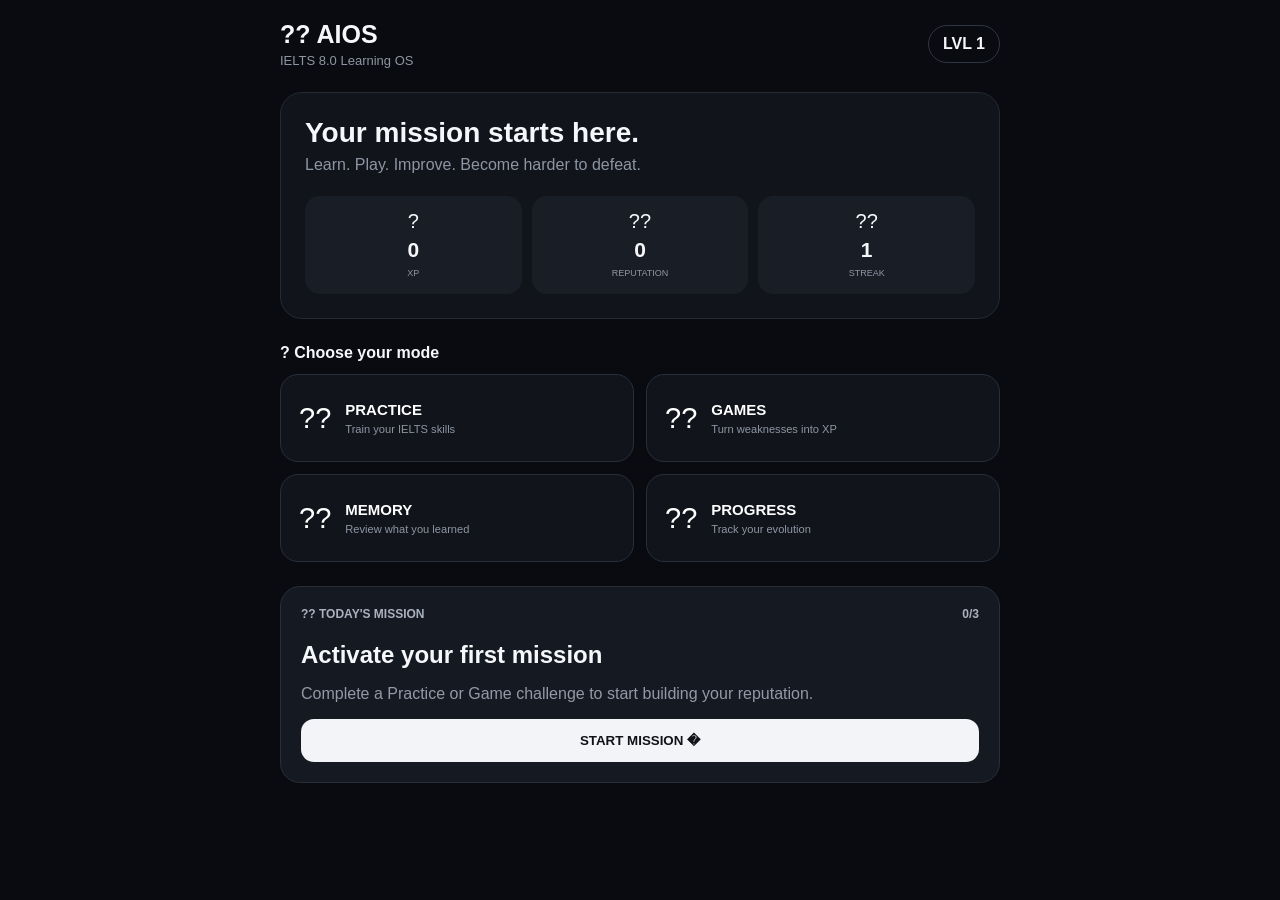
==== index.html @ 9129ddb5 "Initial commit" ====
<!DOCTYPE html>
<html lang="uz">
<head>
  <meta charset="UTF-8">
  <meta name="viewport" content="width=device-width, initial-scale=1.0">
  <title>AIOS</title>
  <link rel="stylesheet" href="style.css">
</head>
<body>
  <div class="app">
    <header>
      <div>
        <div class="logo">?? AIOS</div>
        <div class="subtitle">IELTS 8.0 Learning OS</div>
      </div>
      <div class="level" id="level">LVL 1</div>
    </header>

    <section class="hero">
      <div class="hero-title">Your mission starts here.</div>
      <div class="hero-text">Learn. Play. Improve. Become harder to defeat.</div>
      <div class="stats">
        <div class="stat">
          <span>?</span>
          <b id="xp">0</b>
          <small>XP</small>
        </div>
        <div class="stat">
          <span>??</span>
          <b id="rep">0</b>
          <small>REPUTATION</small>
        </div>
        <div class="stat">
          <span>??</span>
          <b id="streak">1</b>
          <small>STREAK</small>
        </div>
      </div>
    </section>

    <div class="section-title">? Choose your mode</div>
    <div class="menu-grid">
      <button class="menu-card practice" id="practiceBtn">
        <span class="icon">??</span>
        <div>
          <strong>PRACTICE</strong>
          <small>Train your IELTS skills</small>
        </div>
      </button>

      <button class="menu-card games" id="gamesBtn">
        <span class="icon">??</span>
        <div>
          <strong>GAMES</strong>
          <small>Turn weaknesses into XP</small>
        </div>
      </button>

      <button class="menu-card memory" id="memoryBtn">
        <span class="icon">??</span>
        <div>
          <strong>MEMORY</strong>
          <small>Review what you learned</small>
        </div>
      </button>

      <button class="menu-card progress" id="progressBtn">
        <span class="icon">??</span>
        <div>
          <strong>PROGRESS</strong>
          <small>Track your evolution</small>
        </div>
      </button>
    </div>

    <section class="mission">
      <div class="mission-top">
        <span>?? TODAY'S MISSION</span>
        <span id="missionProgress">0/3</span>
      </div>
      <h2 id="missionTitle">Activate your first mission</h2>
      <p id="missionText">Complete a Practice or Game challenge to start building your reputation.</p>
      <button class="primary" id="missionBtn">START MISSION �</button>
    </section>

    <section class="screen hidden" id="screen"></section>
  </div>

  <script src="app.js"></script>
</body>
</html>
---- style.css ----
* {
  box-sizing: border-box;
}

body {
  margin: 0;
  font-family: Arial, sans-serif;
  background: #090b10;
  color: #f5f7fa;
}

.app {
  max-width: 760px;
  margin: auto;
  padding: 20px;
}

header {
  display: flex;
  justify-content: space-between;
  align-items: center;
  margin-bottom: 24px;
}

.logo {
  font-size: 25px;
  font-weight: 800;
}

.subtitle {
  color: #8e96a3;
  font-size: 13px;
  margin-top: 4px;
}

.level {
  padding: 9px 14px;
  border: 1px solid #303641;
  border-radius: 20px;
  font-weight: bold;
}

.hero {
  padding: 24px;
  border: 1px solid #252a33;
  border-radius: 22px;
  background: #11141b;
  margin-bottom: 25px;
}

.hero-title {
  font-size: 28px;
  font-weight: 800;
}

.hero-text {
  color: #8e96a3;
  margin-top: 7px;
}

.stats {
  display: grid;
  grid-template-columns: repeat(3, 1fr);
  gap: 10px;
  margin-top: 22px;
}

.stat {
  padding: 14px;
  background: #191d25;
  border-radius: 15px;
  text-align: center;
}

.stat span {
  display: block;
  font-size: 20px;
}

.stat b {
  display: block;
  font-size: 21px;
  margin-top: 5px;
}

.stat small {
  color: #8e96a3;
  font-size: 9px;
}

.section-title {
  font-weight: 800;
  margin-bottom: 12px;
}

.menu-grid {
  display: grid;
  grid-template-columns: 1fr 1fr;
  gap: 12px;
}

.menu-card {
  border: 1px solid #292f39;
  background: #11141b;
  color: white;
  border-radius: 18px;
  padding: 18px;
  display: flex;
  align-items: center;
  gap: 14px;
  text-align: left;
  cursor: pointer;
  min-height: 88px;
}

.menu-card:hover {
  border-color: #667085;
  transform: translateY(-2px);
}

.icon {
  font-size: 29px;
}

.menu-card strong {
  display: block;
  font-size: 15px;
}

.menu-card small {
  display: block;
  color: #8e96a3;
  margin-top: 5px;
}

.mission {
  margin-top: 24px;
  padding: 20px;
  border-radius: 20px;
  background: #151922;
  border: 1px solid #292f39;
}

.mission-top {
  display: flex;
  justify-content: space-between;
  color: #aab2bf;
  font-size: 12px;
  font-weight: bold;
}

.mission h2 {
  margin-bottom: 5px;
}

.mission p {
  color: #929aa7;
}

.primary {
  width: 100%;
  border: 0;
  border-radius: 13px;
  padding: 14px;
  background: #f2f4f7;
  color: #101217;
  font-weight: 800;
  cursor: pointer;
}

.screen {
  margin-top: 20px;
  padding: 20px;
  background: #11141b;
  border: 1px solid #292f39;
  border-radius: 20px;
}

.hidden {
  display: none;
}

.option {
  width: 100%;
  margin-top: 10px;
  padding: 13px;
  background: #191d25;
  color: white;
  border: 1px solid #303641;
  border-radius: 12px;
  text-align: left;
  cursor: pointer;
}

.back {
  margin-top: 15px;
  background: transparent;
  color: #9da5b2;
  border: 1px solid #303641;
  padding: 10px 15px;
  border-radius: 10px;
}

@media (max-width: 500px) {
  .app {
    padding: 14px;
  }
  .hero-title {
    font-size: 23px;
  }
  .stats {
    gap: 6px;
  }
  .stat {
    padding: 10px 4px;
  }
  .menu-grid {
    grid-template-columns: 1fr;
  }
}
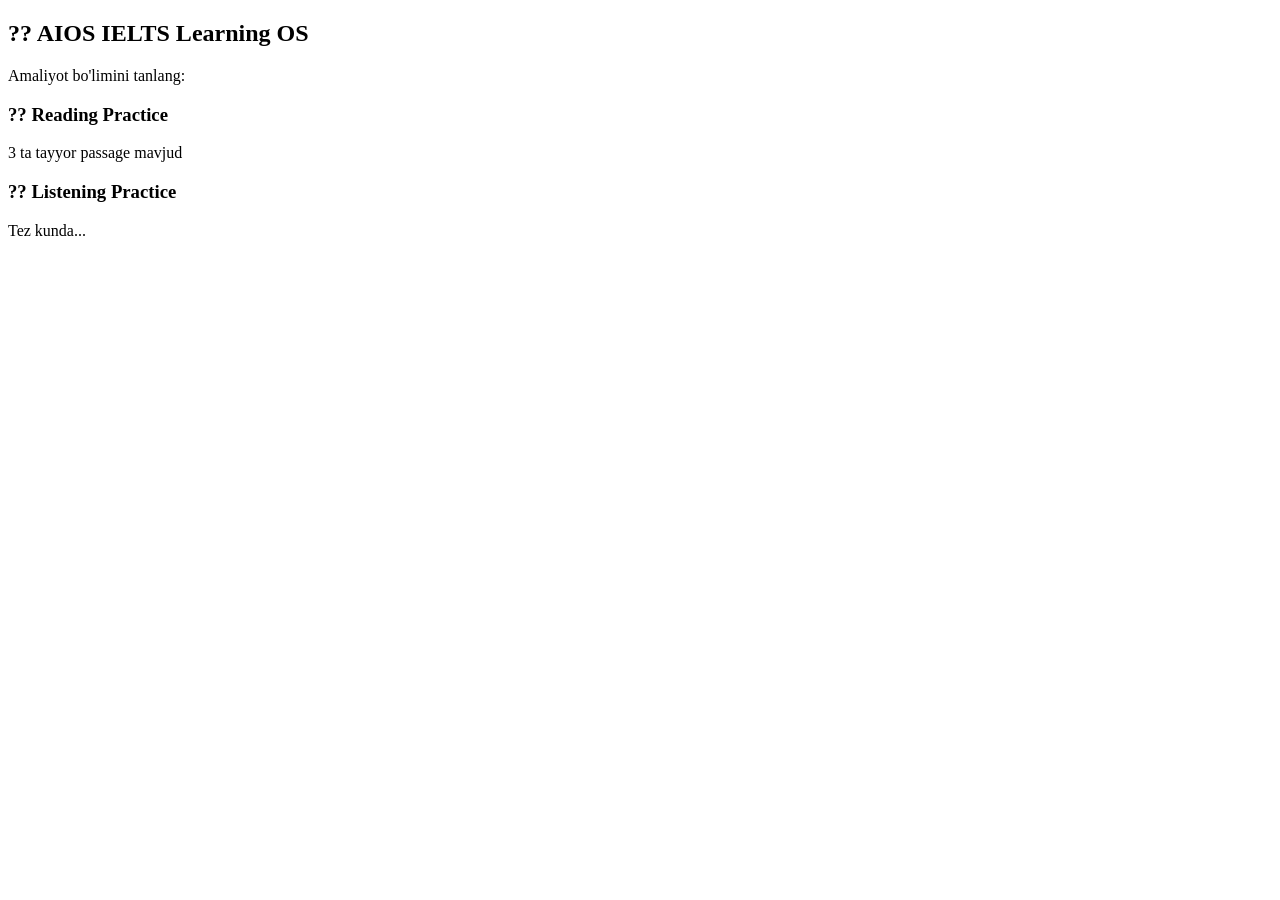
==== commit 61289c7f: "Integrated IELTS Reading HTML tests into Mini App UI" ====
--- a/index.html
+++ b/index.html
@@ -1,91 +1,59 @@
 <!DOCTYPE html>
 <html lang="uz">
 <head>
-  <meta charset="UTF-8">
-  <meta name="viewport" content="width=device-width, initial-scale=1.0">
-  <title>AIOS</title>
-  <link rel="stylesheet" href="style.css">
+    <meta charset="UTF-8">
+    <meta name="viewport" content="width=device-width, initial-scale=1.0">
+    <title>AIOS IELTS Practice</title>
+    <script src="https://telegram.org/js/telegram-web-app.js"></script>
+    <link rel="stylesheet" href="style.css">
 </head>
 <body>
-  <div class="app">
-    <header>
-      <div>
-        <div class="logo">?? AIOS</div>
-        <div class="subtitle">IELTS 8.0 Learning OS</div>
-      </div>
-      <div class="level" id="level">LVL 1</div>
-    </header>
+    <div id="app">
+        <!-- Bosh menyu / Dashboard -->
+        <div id="main-dashboard" class="container">
+            <header class="header">
+                <h2>?? AIOS IELTS Learning OS</h2>
+                <p>Amaliyot bo'limini tanlang:</p>
+            </header>
 
-    <section class="hero">
-      <div class="hero-title">Your mission starts here.</div>
-      <div class="hero-text">Learn. Play. Improve. Become harder to defeat.</div>
-      <div class="stats">
-        <div class="stat">
-          <span>?</span>
-          <b id="xp">0</b>
-          <small>XP</small>
+            <div class="card-grid">
+                <div class="card" onclick="showReadingList()">
+                    <h3>?? Reading Practice</h3>
+                    <p>3 ta tayyor passage mavjud</p>
+                </div>
+                <div class="card disabled">
+                    <h3>?? Listening Practice</h3>
+                    <p>Tez kunda...</p>
+                </div>
+            </div>
         </div>
-        <div class="stat">
-          <span>??</span>
-          <b id="rep">0</b>
-          <small>REPUTATION</small>
+
+        <!-- Reading Testlar Ro'yxati -->
+        <div id="reading-list" class="container hidden">
+            <button class="back-btn" onclick="showDashboard()">?? Orqaga</button>
+            <h2>?? IELTS Reading Passages</h2>
+            <div class="test-list">
+                <button class="test-btn" onclick="openTest('practise reading/Passage 1-A Brief History of Humans and Food.html')">
+                    <strong>Passage 1:</strong> A Brief History of Humans and Food
+                </button>
+                <button class="test-btn" onclick="openTest('practise reading/Passage 3-A new stage in the study and teaching of history.html')">
+                    <strong>Passage 3:</strong> A new stage in the study and teaching of history
+                </button>
+                <button class="test-btn" onclick="openTest('practise reading/Passage 3-Crossing the Threshold.html')">
+                    <strong>Passage 3:</strong> Crossing the Threshold
+                </button>
+            </div>
         </div>
-        <div class="stat">
-          <span>??</span>
-          <b id="streak">1</b>
-          <small>STREAK</small>
+
+        <!-- Test ko'rish oynasi (iframe) -->
+        <div id="test-view" class="container hidden">
+            <div class="top-bar">
+                <button class="back-btn" onclick="showReadingList()">?? Testlar ro'yxatiga qaytish</button>
+            </div>
+            <iframe id="test-frame" src="" frameborder="0"></iframe>
         </div>
-      </div>
-    </section>
-
-    <div class="section-title">? Choose your mode</div>
-    <div class="menu-grid">
-      <button class="menu-card practice" id="practiceBtn">
-        <span class="icon">??</span>
-        <div>
-          <strong>PRACTICE</strong>
-          <small>Train your IELTS skills</small>
-        </div>
-      </button>
-
-      <button class="menu-card games" id="gamesBtn">
-        <span class="icon">??</span>
-        <div>
-          <strong>GAMES</strong>
-          <small>Turn weaknesses into XP</small>
-        </div>
-      </button>
-
-      <button class="menu-card memory" id="memoryBtn">
-        <span class="icon">??</span>
-        <div>
-          <strong>MEMORY</strong>
-          <small>Review what you learned</small>
-        </div>
-      </button>
-
-      <button class="menu-card progress" id="progressBtn">
-        <span class="icon">??</span>
-        <div>
-          <strong>PROGRESS</strong>
-          <small>Track your evolution</small>
-        </div>
-      </button>
     </div>
 
-    <section class="mission">
-      <div class="mission-top">
-        <span>?? TODAY'S MISSION</span>
-        <span id="missionProgress">0/3</span>
-      </div>
-      <h2 id="missionTitle">Activate your first mission</h2>
-      <p id="missionText">Complete a Practice or Game challenge to start building your reputation.</p>
-      <button class="primary" id="missionBtn">START MISSION �</button>
-    </section>
-
-    <section class="screen hidden" id="screen"></section>
-  </div>
-
-  <script src="app.js"></script>
+    <script src="app.js"></script>
 </body>
 </html>
--- a/style.css
+++ b/style.css
@@ -1,220 +1,37 @@
-* {
-  box-sizing: border-box;
+.hidden {
+    display: none !important;
 }
 
-body {
-  margin: 0;
-  font-family: Arial, sans-serif;
-  background: #090b10;
-  color: #f5f7fa;
+.test-list {
+    display: flex;
+    flex-direction: column;
+    gap: 12px;
+    margin-top: 15px;
 }
 
-.app {
-  max-width: 760px;
-  margin: auto;
-  padding: 20px;
+.test-btn {
+    padding: 14px;
+    background: #0088cc;
+    color: white;
+    border: none;
+    border-radius: 8px;
+    text-align: left;
+    font-size: 14px;
+    cursor: pointer;
 }
 
-header {
-  display: flex;
-  justify-content: space-between;
-  align-items: center;
-  margin-bottom: 24px;
+.back-btn {
+    padding: 8px 14px;
+    background: #555;
+    color: white;
+    border: none;
+    border-radius: 6px;
+    margin-bottom: 12px;
+    cursor: pointer;
 }
 
-.logo {
-  font-size: 25px;
-  font-weight: 800;
-}
-
-.subtitle {
-  color: #8e96a3;
-  font-size: 13px;
-  margin-top: 4px;
-}
-
-.level {
-  padding: 9px 14px;
-  border: 1px solid #303641;
-  border-radius: 20px;
-  font-weight: bold;
-}
-
-.hero {
-  padding: 24px;
-  border: 1px solid #252a33;
-  border-radius: 22px;
-  background: #11141b;
-  margin-bottom: 25px;
-}
-
-.hero-title {
-  font-size: 28px;
-  font-weight: 800;
-}
-
-.hero-text {
-  color: #8e96a3;
-  margin-top: 7px;
-}
-
-.stats {
-  display: grid;
-  grid-template-columns: repeat(3, 1fr);
-  gap: 10px;
-  margin-top: 22px;
-}
-
-.stat {
-  padding: 14px;
-  background: #191d25;
-  border-radius: 15px;
-  text-align: center;
-}
-
-.stat span {
-  display: block;
-  font-size: 20px;
-}
-
-.stat b {
-  display: block;
-  font-size: 21px;
-  margin-top: 5px;
-}
-
-.stat small {
-  color: #8e96a3;
-  font-size: 9px;
-}
-
-.section-title {
-  font-weight: 800;
-  margin-bottom: 12px;
-}
-
-.menu-grid {
-  display: grid;
-  grid-template-columns: 1fr 1fr;
-  gap: 12px;
-}
-
-.menu-card {
-  border: 1px solid #292f39;
-  background: #11141b;
-  color: white;
-  border-radius: 18px;
-  padding: 18px;
-  display: flex;
-  align-items: center;
-  gap: 14px;
-  text-align: left;
-  cursor: pointer;
-  min-height: 88px;
-}
-
-.menu-card:hover {
-  border-color: #667085;
-  transform: translateY(-2px);
-}
-
-.icon {
-  font-size: 29px;
-}
-
-.menu-card strong {
-  display: block;
-  font-size: 15px;
-}
-
-.menu-card small {
-  display: block;
-  color: #8e96a3;
-  margin-top: 5px;
-}
-
-.mission {
-  margin-top: 24px;
-  padding: 20px;
-  border-radius: 20px;
-  background: #151922;
-  border: 1px solid #292f39;
-}
-
-.mission-top {
-  display: flex;
-  justify-content: space-between;
-  color: #aab2bf;
-  font-size: 12px;
-  font-weight: bold;
-}
-
-.mission h2 {
-  margin-bottom: 5px;
-}
-
-.mission p {
-  color: #929aa7;
-}
-
-.primary {
-  width: 100%;
-  border: 0;
-  border-radius: 13px;
-  padding: 14px;
-  background: #f2f4f7;
-  color: #101217;
-  font-weight: 800;
-  cursor: pointer;
-}
-
-.screen {
-  margin-top: 20px;
-  padding: 20px;
-  background: #11141b;
-  border: 1px solid #292f39;
-  border-radius: 20px;
-}
-
-.hidden {
-  display: none;
-}
-
-.option {
-  width: 100%;
-  margin-top: 10px;
-  padding: 13px;
-  background: #191d25;
-  color: white;
-  border: 1px solid #303641;
-  border-radius: 12px;
-  text-align: left;
-  cursor: pointer;
-}
-
-.back {
-  margin-top: 15px;
-  background: transparent;
-  color: #9da5b2;
-  border: 1px solid #303641;
-  padding: 10px 15px;
-  border-radius: 10px;
-}
-
-@media (max-width: 500px) {
-  .app {
-    padding: 14px;
-  }
-  .hero-title {
-    font-size: 23px;
-  }
-  .stats {
-    gap: 6px;
-  }
-  .stat {
-    padding: 10px 4px;
-  }
-  .menu-grid {
-    grid-template-columns: 1fr;
-  }
+#test-frame {
+    width: 100%;
+    height: 85vh;
+    border: none;
 }
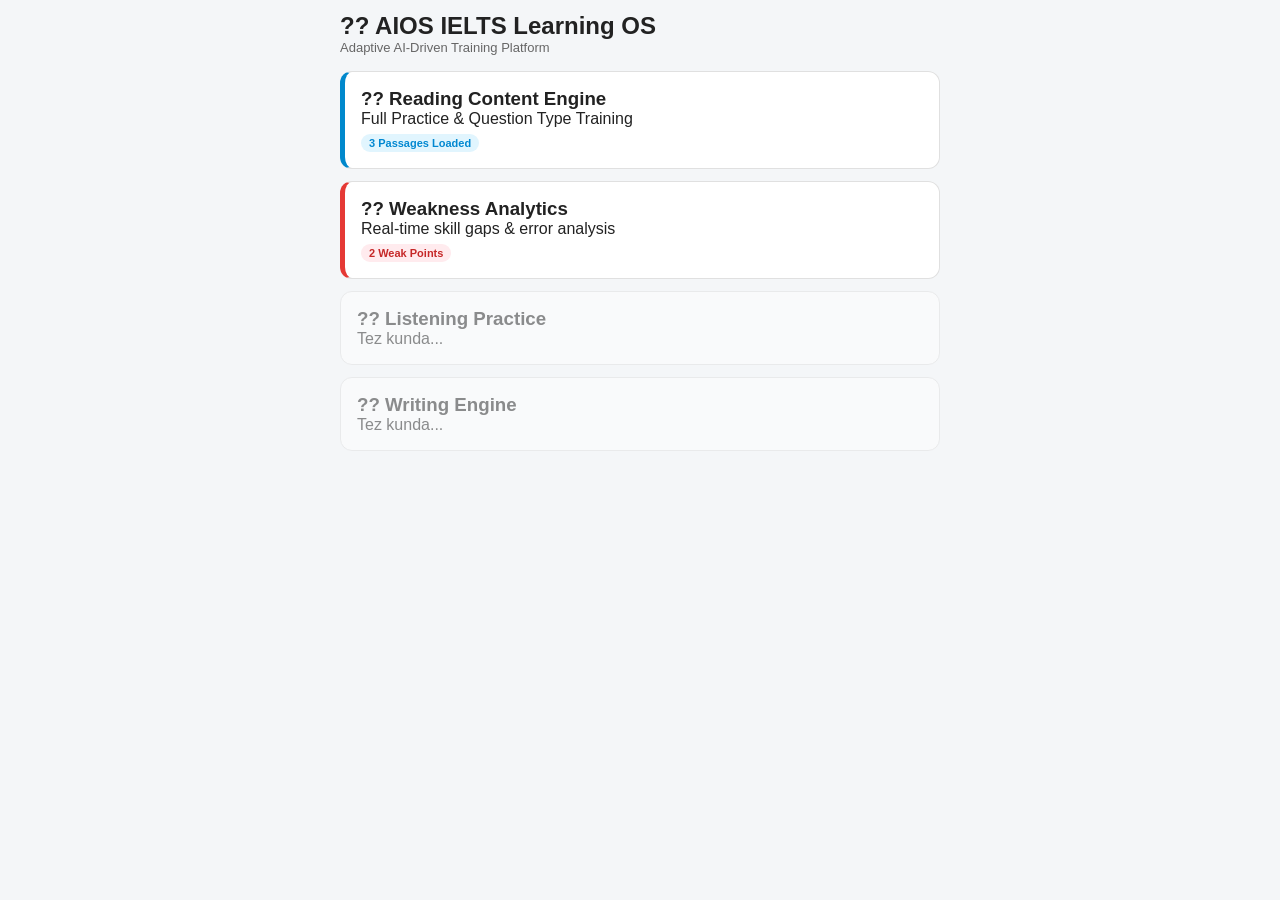
==== commit d62923c4: "Upgraded to AIOS V2: Reading Engine & Weakness Analytics" ====
--- a/index.html
+++ b/index.html
@@ -3,52 +3,133 @@
 <head>
     <meta charset="UTF-8">
     <meta name="viewport" content="width=device-width, initial-scale=1.0">
-    <title>AIOS IELTS Practice</title>
+    <title>AIOS IELTS Learning OS</title>
     <script src="https://telegram.org/js/telegram-web-app.js"></script>
     <link rel="stylesheet" href="style.css">
 </head>
 <body>
     <div id="app">
-        <!-- Bosh menyu / Dashboard -->
+        <!-- 1. BOSH DASHBOARD -->
         <div id="main-dashboard" class="container">
             <header class="header">
                 <h2>?? AIOS IELTS Learning OS</h2>
-                <p>Amaliyot bo'limini tanlang:</p>
+                <p class="subtitle">Adaptive AI-Driven Training Platform</p>
             </header>
 
             <div class="card-grid">
-                <div class="card" onclick="showReadingList()">
-                    <h3>?? Reading Practice</h3>
-                    <p>3 ta tayyor passage mavjud</p>
+                <div class="card primary-card" onclick="showSection('reading-hub')">
+                    <h3>?? Reading Content Engine</h3>
+                    <p>Full Practice & Question Type Training</p>
+                    <span class="badge">3 Passages Loaded</span>
                 </div>
+
+                <div class="card weakness-card" onclick="showSection('weakness-analytics')">
+                    <h3>?? Weakness Analytics</h3>
+                    <p>Real-time skill gaps & error analysis</p>
+                    <span class="badge alert" id="weakness-summary">0 Weak Points</span>
+                </div>
+
                 <div class="card disabled">
                     <h3>?? Listening Practice</h3>
+                    <p>Tez kunda...</p>
+                </div>
+
+                <div class="card disabled">
+                    <h3>?? Writing Engine</h3>
                     <p>Tez kunda...</p>
                 </div>
             </div>
         </div>
 
-        <!-- Reading Testlar Ro'yxati -->
-        <div id="reading-list" class="container hidden">
-            <button class="back-btn" onclick="showDashboard()">?? Orqaga</button>
-            <h2>?? IELTS Reading Passages</h2>
-            <div class="test-list">
-                <button class="test-btn" onclick="openTest('practise reading/Passage 1-A Brief History of Humans and Food.html')">
-                    <strong>Passage 1:</strong> A Brief History of Humans and Food
-                </button>
-                <button class="test-btn" onclick="openTest('practise reading/Passage 3-A new stage in the study and teaching of history.html')">
-                    <strong>Passage 3:</strong> A new stage in the study and teaching of history
-                </button>
-                <button class="test-btn" onclick="openTest('practise reading/Passage 3-Crossing the Threshold.html')">
-                    <strong>Passage 3:</strong> Crossing the Threshold
-                </button>
+        <!-- 2. READING CONTENT HUB -->
+        <div id="reading-hub" class="container hidden">
+            <button class="back-btn" onclick="showSection('main-dashboard')">?? Dashboard</button>
+            <h2>?? Reading Content Engine</h2>
+            
+            <div class="tab-navigation">
+                <button class="tab-btn active" id="tab-full" onclick="switchReadingTab('full')">?? Full Practice Sets</button>
+                <button class="tab-btn" id="tab-types" onclick="switchReadingTab('types')">?? Question Types</button>
+            </div>
+
+            <!-- Full Practice Tab -->
+            <div id="full-practice-tab" class="tab-content">
+                <p class="section-desc">Original tartibdagi IELTS Reading passage'lar:</p>
+                <div class="test-list">
+                    <button class="test-btn" onclick="openTest('practise reading/Passage 1-A Brief History of Humans and Food.html', 'Passage 1', 'Full Practice')">
+                        <div class="test-info">
+                            <strong>Passage 1:</strong> A Brief History of Humans and Food
+                            <span class="sub-info">Questions: TFNG, Sentence Completion</span>
+                        </div>
+                    </button>
+                    <button class="test-btn" onclick="openTest('practise reading/Passage 3-A new stage in the study and teaching of history.html', 'Passage 3', 'Full Practice')">
+                        <div class="test-info">
+                            <strong>Passage 3:</strong> A new stage in the study and teaching of history
+                            <span class="sub-info">Questions: Matching Headings, MCQ</span>
+                        </div>
+                    </button>
+                    <button class="test-btn" onclick="openTest('practise reading/Passage 3-Crossing the Threshold.html', 'Passage 3', 'Full Practice')">
+                        <div class="test-info">
+                            <strong>Passage 3:</strong> Crossing the Threshold
+                            <span class="sub-info">Questions: Summary Completion, TFNG</span>
+                        </div>
+                    </button>
+                </div>
+            </div>
+
+            <!-- Question Types Tab -->
+            <div id="question-types-tab" class="tab-content hidden">
+                <p class="section-desc">Barcha passage'lardan savol turlari bo'yicha ajratilgan bank:</p>
+                <div class="qtype-grid">
+                    <div class="qtype-card" onclick="filterByQType('TFNG')">
+                        <h4>TFNG / YNNG</h4>
+                        <p>True / False / Not Given</p>
+                        <span class="tag">Weakness Focus</span>
+                    </div>
+                    <div class="qtype-card" onclick="filterByQType('MCQ')">
+                        <h4>Multiple Choice</h4>
+                        <p>MCQ Questions</p>
+                        <span class="tag success">High Accuracy</span>
+                    </div>
+                    <div class="qtype-card" onclick="filterByQType('Matching Headings')">
+                        <h4>Matching Headings</h4>
+                        <p>Headings & Information</p>
+                        <span class="tag alert">Critical Weakness</span>
+                    </div>
+                    <div class="qtype-card" onclick="filterByQType('Completion')">
+                        <h4>Completion Tasks</h4>
+                        <p>Summary & Sentence Completion</p>
+                        <span class="tag">Medium</span>
+                    </div>
+                </div>
             </div>
         </div>
 
-        <!-- Test ko'rish oynasi (iframe) -->
+        <!-- 3. WEAKNESS ANALYTICS DASHBOARD -->
+        <div id="weakness-analytics" class="container hidden">
+            <button class="back-btn" onclick="showSection('main-dashboard')">?? Dashboard</button>
+            <h2>?? Adaptive Weakness Matrix</h2>
+            <p class="section-desc">AIOS sizning xatolaringiz va zaif nuqtalaringizni avtomatik tahlil qiladi:</p>
+
+            <div class="analytics-card">
+                <h3>?? Active Weaknesses Detected</h3>
+                <div id="weakness-list" class="weakness-list">
+                    <!-- Dynamic Weakness Items -->
+                </div>
+            </div>
+
+            <div class="analytics-card">
+                <h3>?? AI Engine Recommendation</h3>
+                <div id="ai-recommendation" class="ai-box">
+                    Hozircha yetarli test ma'lumotlari mavjud emas. Birinchi Reading testini yeching!
+                </div>
+            </div>
+        </div>
+
+        <!-- 4. TEST PLAYER (IFRAME) -->
         <div id="test-view" class="container hidden">
             <div class="top-bar">
-                <button class="back-btn" onclick="showReadingList()">?? Testlar ro'yxatiga qaytish</button>
+                <button class="back-btn" onclick="showSection('reading-hub')">?? Passage'larga qaytish</button>
+                <span id="active-test-title" class="active-title">IELTS Test</span>
             </div>
             <iframe id="test-frame" src="" frameborder="0"></iframe>
         </div>
--- a/style.css
+++ b/style.css
@@ -1,37 +1,253 @@
+* {
+    box-sizing: border-box;
+    margin: 0;
+    padding: 0;
+    font-family: -apple-system, BlinkMacSystemFont, "Segoe UI", Roboto, Helvetica, Arial, sans-serif;
+}
+
+body {
+    background-color: #f4f6f8;
+    color: #222;
+    padding: 12px;
+}
+
+.container {
+    max-width: 600px;
+    margin: 0 auto;
+}
+
 .hidden {
     display: none !important;
 }
 
-.test-list {
+/* Header & Badges */
+.header {
+    margin-bottom: 16px;
+}
+
+.subtitle {
+    font-size: 13px;
+    color: #666;
+}
+
+.badge {
+    display: inline-block;
+    padding: 3px 8px;
+    font-size: 11px;
+    background: #e1f5fe;
+    color: #0288d1;
+    border-radius: 12px;
+    margin-top: 6px;
+    font-weight: bold;
+}
+
+.badge.alert {
+    background: #ffebee;
+    color: #c62828;
+}
+
+/* Cards System */
+.card-grid {
     display: flex;
     flex-direction: column;
     gap: 12px;
-    margin-top: 15px;
-}
-
-.test-btn {
-    padding: 14px;
-    background: #0088cc;
-    color: white;
-    border: none;
-    border-radius: 8px;
-    text-align: left;
-    font-size: 14px;
-    cursor: pointer;
-}
-
+}
+
+.card {
+    background: #ffffff;
+    padding: 16px;
+    border-radius: 12px;
+    border: 1px solid #e0e0e0;
+    cursor: pointer;
+    transition: transform 0.1s ease;
+}
+
+.card:active {
+    transform: scale(0.98);
+}
+
+.card.primary-card {
+    border-left: 5px solid #0088cc;
+}
+
+.card.weakness-card {
+    border-left: 5px solid #e53935;
+}
+
+.card.disabled {
+    opacity: 0.5;
+    cursor: not-allowed;
+}
+
+/* Navigation & Tabs */
 .back-btn {
     padding: 8px 14px;
-    background: #555;
+    background: #444;
     color: white;
     border: none;
     border-radius: 6px;
     margin-bottom: 12px;
-    cursor: pointer;
-}
-
+    font-size: 13px;
+    cursor: pointer;
+}
+
+.tab-navigation {
+    display: flex;
+    gap: 8px;
+    margin: 12px 0;
+}
+
+.tab-btn {
+    flex: 1;
+    padding: 10px;
+    background: #e0e0e0;
+    border: none;
+    border-radius: 8px;
+    font-size: 13px;
+    font-weight: bold;
+    cursor: pointer;
+}
+
+.tab-btn.active {
+    background: #0088cc;
+    color: white;
+}
+
+.section-desc {
+    font-size: 13px;
+    color: #555;
+    margin-bottom: 12px;
+}
+
+/* Test List & Question Types */
+.test-list {
+    display: flex;
+    flex-direction: column;
+    gap: 10px;
+}
+
+.test-btn {
+    padding: 14px;
+    background: white;
+    color: #333;
+    border: 1px solid #ddd;
+    border-radius: 8px;
+    text-align: left;
+    cursor: pointer;
+}
+
+.sub-info {
+    display: block;
+    font-size: 11px;
+    color: #777;
+    margin-top: 4px;
+}
+
+.qtype-grid {
+    display: grid;
+    grid-template-columns: 1fr 1fr;
+    gap: 10px;
+}
+
+.qtype-card {
+    background: white;
+    padding: 12px;
+    border-radius: 8px;
+    border: 1px solid #ddd;
+    cursor: pointer;
+}
+
+.qtype-card h4 {
+    font-size: 14px;
+    margin-bottom: 4px;
+}
+
+.qtype-card p {
+    font-size: 11px;
+    color: #666;
+}
+
+.tag {
+    display: inline-block;
+    font-size: 10px;
+    padding: 2px 6px;
+    background: #eee;
+    border-radius: 4px;
+    margin-top: 6px;
+}
+
+.tag.alert { background: #ffebee; color: #d32f2f; }
+.tag.success { background: #e8f5e9; color: #2e7d32; }
+
+/* Analytics & Weaknesses */
+.analytics-card {
+    background: white;
+    padding: 14px;
+    border-radius: 10px;
+    border: 1px solid #ddd;
+    margin-bottom: 12px;
+}
+
+.weakness-item {
+    margin-top: 10px;
+    padding-bottom: 8px;
+    border-bottom: 1px dashed #eee;
+}
+
+.weakness-header {
+    display: flex;
+    justify-content: space-between;
+    font-size: 13px;
+}
+
+.error-rate {
+    color: #d32f2f;
+    font-weight: bold;
+}
+
+.progress-bar {
+    height: 6px;
+    background: #eee;
+    border-radius: 3px;
+    margin: 6px 0;
+    overflow: hidden;
+}
+
+.progress-fill {
+    height: 100%;
+    background: #e53935;
+}
+
+.weakness-sub {
+    font-size: 11px;
+    color: #888;
+}
+
+.ai-box {
+    margin-top: 8px;
+    padding: 10px;
+    background: #f0f4f8;
+    border-left: 4px solid #0088cc;
+    font-size: 12px;
+    line-height: 1.4;
+}
+
+/* Test Frame */
 #test-frame {
     width: 100%;
     height: 85vh;
     border: none;
+    border-radius: 8px;
+}
+
+.top-bar {
+    display: flex;
+    justify-content: space-between;
+    align-items: center;
+}
+
+.active-title {
+    font-size: 12px;
+    font-weight: bold;
+    color: #555;
 }
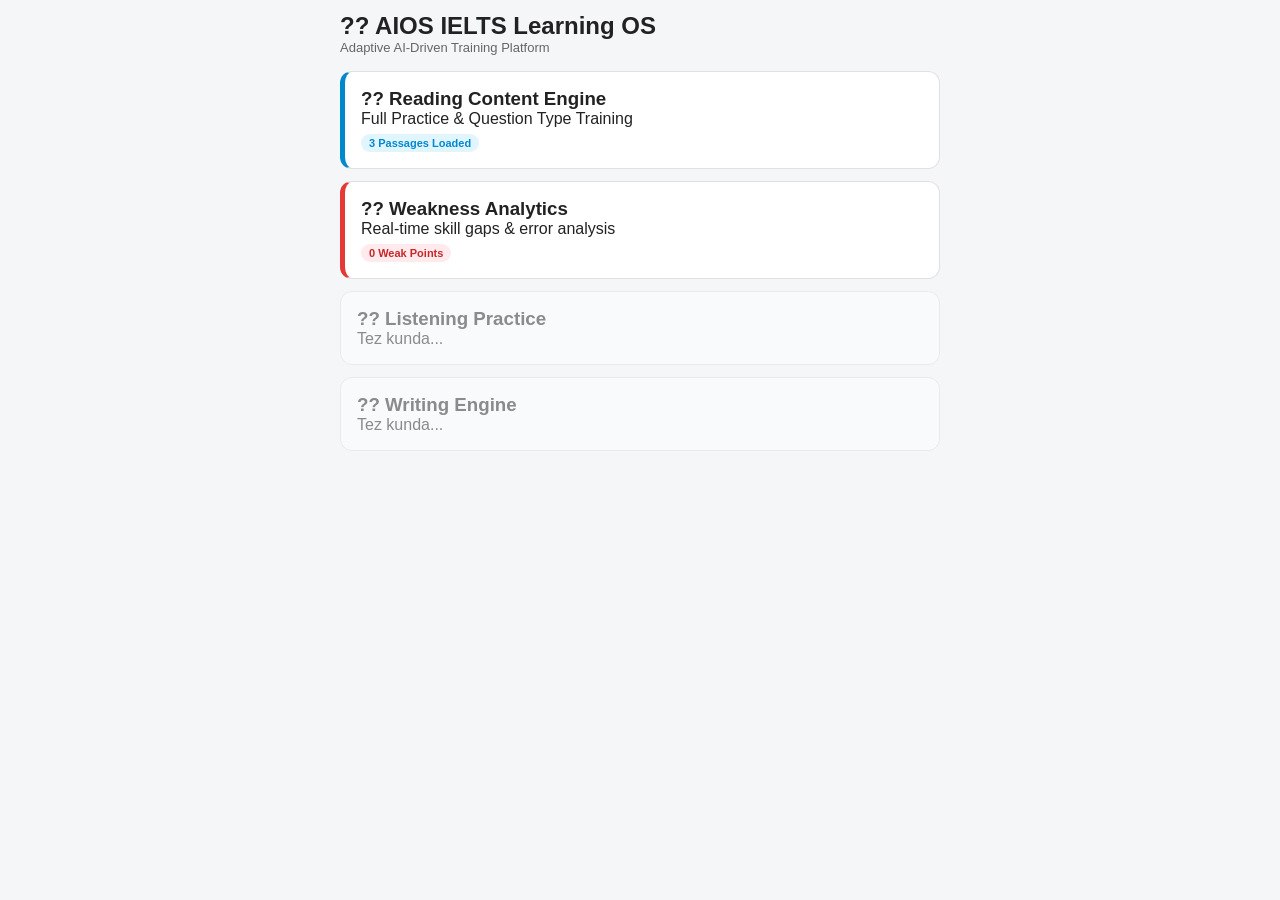
==== commit 36c3ef68: "Connect AIOS Reading Content Engine" ====
--- a/index.html
+++ b/index.html
@@ -4,137 +4,266 @@
     <meta charset="UTF-8">
     <meta name="viewport" content="width=device-width, initial-scale=1.0">
     <title>AIOS IELTS Learning OS</title>
+
     <script src="https://telegram.org/js/telegram-web-app.js"></script>
     <link rel="stylesheet" href="style.css">
 </head>
+
 <body>
-    <div id="app">
-        <!-- 1. BOSH DASHBOARD -->
-        <div id="main-dashboard" class="container">
-            <header class="header">
-                <h2>?? AIOS IELTS Learning OS</h2>
-                <p class="subtitle">Adaptive AI-Driven Training Platform</p>
-            </header>
-
-            <div class="card-grid">
-                <div class="card primary-card" onclick="showSection('reading-hub')">
-                    <h3>?? Reading Content Engine</h3>
-                    <p>Full Practice & Question Type Training</p>
-                    <span class="badge">3 Passages Loaded</span>
-                </div>
-
-                <div class="card weakness-card" onclick="showSection('weakness-analytics')">
-                    <h3>?? Weakness Analytics</h3>
-                    <p>Real-time skill gaps & error analysis</p>
-                    <span class="badge alert" id="weakness-summary">0 Weak Points</span>
-                </div>
-
-                <div class="card disabled">
-                    <h3>?? Listening Practice</h3>
-                    <p>Tez kunda...</p>
-                </div>
-
-                <div class="card disabled">
-                    <h3>?? Writing Engine</h3>
-                    <p>Tez kunda...</p>
-                </div>
-            </div>
-        </div>
-
-        <!-- 2. READING CONTENT HUB -->
-        <div id="reading-hub" class="container hidden">
-            <button class="back-btn" onclick="showSection('main-dashboard')">?? Dashboard</button>
-            <h2>?? Reading Content Engine</h2>
-            
-            <div class="tab-navigation">
-                <button class="tab-btn active" id="tab-full" onclick="switchReadingTab('full')">?? Full Practice Sets</button>
-                <button class="tab-btn" id="tab-types" onclick="switchReadingTab('types')">?? Question Types</button>
-            </div>
-
-            <!-- Full Practice Tab -->
-            <div id="full-practice-tab" class="tab-content">
-                <p class="section-desc">Original tartibdagi IELTS Reading passage'lar:</p>
-                <div class="test-list">
-                    <button class="test-btn" onclick="openTest('practise reading/Passage 1-A Brief History of Humans and Food.html', 'Passage 1', 'Full Practice')">
-                        <div class="test-info">
-                            <strong>Passage 1:</strong> A Brief History of Humans and Food
-                            <span class="sub-info">Questions: TFNG, Sentence Completion</span>
-                        </div>
-                    </button>
-                    <button class="test-btn" onclick="openTest('practise reading/Passage 3-A new stage in the study and teaching of history.html', 'Passage 3', 'Full Practice')">
-                        <div class="test-info">
-                            <strong>Passage 3:</strong> A new stage in the study and teaching of history
-                            <span class="sub-info">Questions: Matching Headings, MCQ</span>
-                        </div>
-                    </button>
-                    <button class="test-btn" onclick="openTest('practise reading/Passage 3-Crossing the Threshold.html', 'Passage 3', 'Full Practice')">
-                        <div class="test-info">
-                            <strong>Passage 3:</strong> Crossing the Threshold
-                            <span class="sub-info">Questions: Summary Completion, TFNG</span>
-                        </div>
-                    </button>
-                </div>
-            </div>
-
-            <!-- Question Types Tab -->
-            <div id="question-types-tab" class="tab-content hidden">
-                <p class="section-desc">Barcha passage'lardan savol turlari bo'yicha ajratilgan bank:</p>
-                <div class="qtype-grid">
-                    <div class="qtype-card" onclick="filterByQType('TFNG')">
-                        <h4>TFNG / YNNG</h4>
-                        <p>True / False / Not Given</p>
-                        <span class="tag">Weakness Focus</span>
-                    </div>
-                    <div class="qtype-card" onclick="filterByQType('MCQ')">
-                        <h4>Multiple Choice</h4>
-                        <p>MCQ Questions</p>
-                        <span class="tag success">High Accuracy</span>
-                    </div>
-                    <div class="qtype-card" onclick="filterByQType('Matching Headings')">
-                        <h4>Matching Headings</h4>
-                        <p>Headings & Information</p>
-                        <span class="tag alert">Critical Weakness</span>
-                    </div>
-                    <div class="qtype-card" onclick="filterByQType('Completion')">
-                        <h4>Completion Tasks</h4>
-                        <p>Summary & Sentence Completion</p>
-                        <span class="tag">Medium</span>
-                    </div>
-                </div>
-            </div>
-        </div>
-
-        <!-- 3. WEAKNESS ANALYTICS DASHBOARD -->
-        <div id="weakness-analytics" class="container hidden">
-            <button class="back-btn" onclick="showSection('main-dashboard')">?? Dashboard</button>
-            <h2>?? Adaptive Weakness Matrix</h2>
-            <p class="section-desc">AIOS sizning xatolaringiz va zaif nuqtalaringizni avtomatik tahlil qiladi:</p>
-
-            <div class="analytics-card">
-                <h3>?? Active Weaknesses Detected</h3>
-                <div id="weakness-list" class="weakness-list">
-                    <!-- Dynamic Weakness Items -->
-                </div>
-            </div>
-
-            <div class="analytics-card">
-                <h3>?? AI Engine Recommendation</h3>
-                <div id="ai-recommendation" class="ai-box">
-                    Hozircha yetarli test ma'lumotlari mavjud emas. Birinchi Reading testini yeching!
-                </div>
-            </div>
-        </div>
-
-        <!-- 4. TEST PLAYER (IFRAME) -->
-        <div id="test-view" class="container hidden">
-            <div class="top-bar">
-                <button class="back-btn" onclick="showSection('reading-hub')">?? Passage'larga qaytish</button>
-                <span id="active-test-title" class="active-title">IELTS Test</span>
-            </div>
-            <iframe id="test-frame" src="" frameborder="0"></iframe>
-        </div>
-    </div>
-
-    <script src="app.js"></script>
+
+<div id="app">
+
+    <!-- ================= DASHBOARD ================= -->
+    <div id="main-dashboard" class="container">
+
+        <header class="header">
+            <h2>?? AIOS IELTS Learning OS</h2>
+            <p class="subtitle">
+                Adaptive AI-Driven Training Platform
+            </p>
+        </header>
+
+        <div class="card-grid">
+
+            <div class="card primary-card"
+                 onclick="showSection('reading-hub')">
+
+                <h3>?? Reading Content Engine</h3>
+
+                <p>
+                    Full Practice & Question Type Training
+                </p>
+
+                <span class="badge" id="passage-count">
+                    Loading...
+                </span>
+
+            </div>
+
+
+            <div class="card weakness-card"
+                 onclick="showSection('weakness-analytics')">
+
+                <h3>?? Weakness Analytics</h3>
+
+                <p>
+                    Real-time skill gaps & error analysis
+                </p>
+
+                <span class="badge alert"
+                      id="weakness-summary">
+                    0 Weak Points
+                </span>
+
+            </div>
+
+
+            <div class="card disabled">
+
+                <h3>?? Listening Practice</h3>
+
+                <p>
+                    Tez kunda...
+                </p>
+
+            </div>
+
+
+            <div class="card disabled">
+
+                <h3>?? Writing Engine</h3>
+
+                <p>
+                    Tez kunda...
+                </p>
+
+            </div>
+
+        </div>
+
+    </div>
+
+
+    <!-- ================= READING HUB ================= -->
+
+    <div id="reading-hub" class="container hidden">
+
+        <button class="back-btn"
+                onclick="showSection('main-dashboard')">
+            ?? Dashboard
+        </button>
+
+        <h2>?? Reading Content Engine</h2>
+
+        <div class="tab-navigation">
+
+            <button class="tab-btn active"
+                    id="tab-full"
+                    onclick="switchReadingTab('full')">
+                ?? Full Practice
+            </button>
+
+            <button class="tab-btn"
+                    id="tab-types"
+                    onclick="switchReadingTab('types')">
+                ?? Question Types
+            </button>
+
+        </div>
+
+
+        <!-- FULL PRACTICE -->
+
+        <div id="full-practice-tab"
+             class="tab-content">
+
+            <p class="section-desc">
+                AIOS bankidagi barcha Reading materiallar:
+            </p>
+
+            <div id="full-practice-list"
+                 class="test-list">
+
+                <p>? Reading bank yuklanmoqda...</p>
+
+            </div>
+
+        </div>
+
+
+        <!-- QUESTION TYPES -->
+
+        <div id="question-types-tab"
+             class="tab-content hidden">
+
+            <p class="section-desc">
+                AIOS barcha Reading fayllaridagi savollarni
+                avtomatik savol turiga ajratadi.
+            </p>
+
+            <div id="qtype-grid"
+                 class="qtype-grid">
+
+                <p>? Question Types yuklanmoqda...</p>
+
+            </div>
+
+        </div>
+
+    </div>
+
+
+    <!-- ================= QUESTION TYPE VIEW ================= -->
+
+    <div id="qtype-view"
+         class="container hidden">
+
+        <button class="back-btn"
+                onclick="showSection('reading-hub')">
+            ?? Question Types
+        </button>
+
+        <h2 id="qtype-title">
+            ?? Question Type
+        </h2>
+
+        <p id="qtype-description"
+           class="section-desc">
+        </p>
+
+        <div id="qtype-question-list"
+             class="test-list">
+
+        </div>
+
+    </div>
+
+
+    <!-- ================= WEAKNESS ================= -->
+
+    <div id="weakness-analytics"
+         class="container hidden">
+
+        <button class="back-btn"
+                onclick="showSection('main-dashboard')">
+            ?? Dashboard
+        </button>
+
+        <h2>?? Adaptive Weakness Matrix</h2>
+
+        <p class="section-desc">
+            AIOS sizning savol turi bo�yicha xatolaringizni
+            kuzatib boradi.
+        </p>
+
+
+        <div class="analytics-card">
+
+            <h3>
+                ?? Active Weaknesses
+            </h3>
+
+            <div id="weakness-list"
+                 class="weakness-list">
+
+                <p>
+                    Hozircha natijalar mavjud emas.
+                </p>
+
+            </div>
+
+        </div>
+
+
+        <div class="analytics-card">
+
+            <h3>
+                ?? AI Engine Recommendation
+            </h3>
+
+            <div id="ai-recommendation"
+                 class="ai-box">
+
+                Reading testlarini bajarganingizdan
+                keyin AIOS zaifliklarni aniqlaydi.
+
+            </div>
+
+        </div>
+
+    </div>
+
+
+    <!-- ================= TEST VIEW ================= -->
+
+    <div id="test-view"
+         class="container hidden">
+
+        <div class="top-bar">
+
+            <button class="back-btn"
+                    onclick="showSection('reading-hub')">
+                ?? Reading'ga qaytish
+            </button>
+
+            <span id="active-test-title"
+                  class="active-title">
+                IELTS Test
+            </span>
+
+        </div>
+
+        <iframe id="test-frame"
+                src=""
+                frameborder="0">
+        </iframe>
+
+    </div>
+
+</div>
+
+
+<script src="app.js"></script>
+
 </body>
 </html>
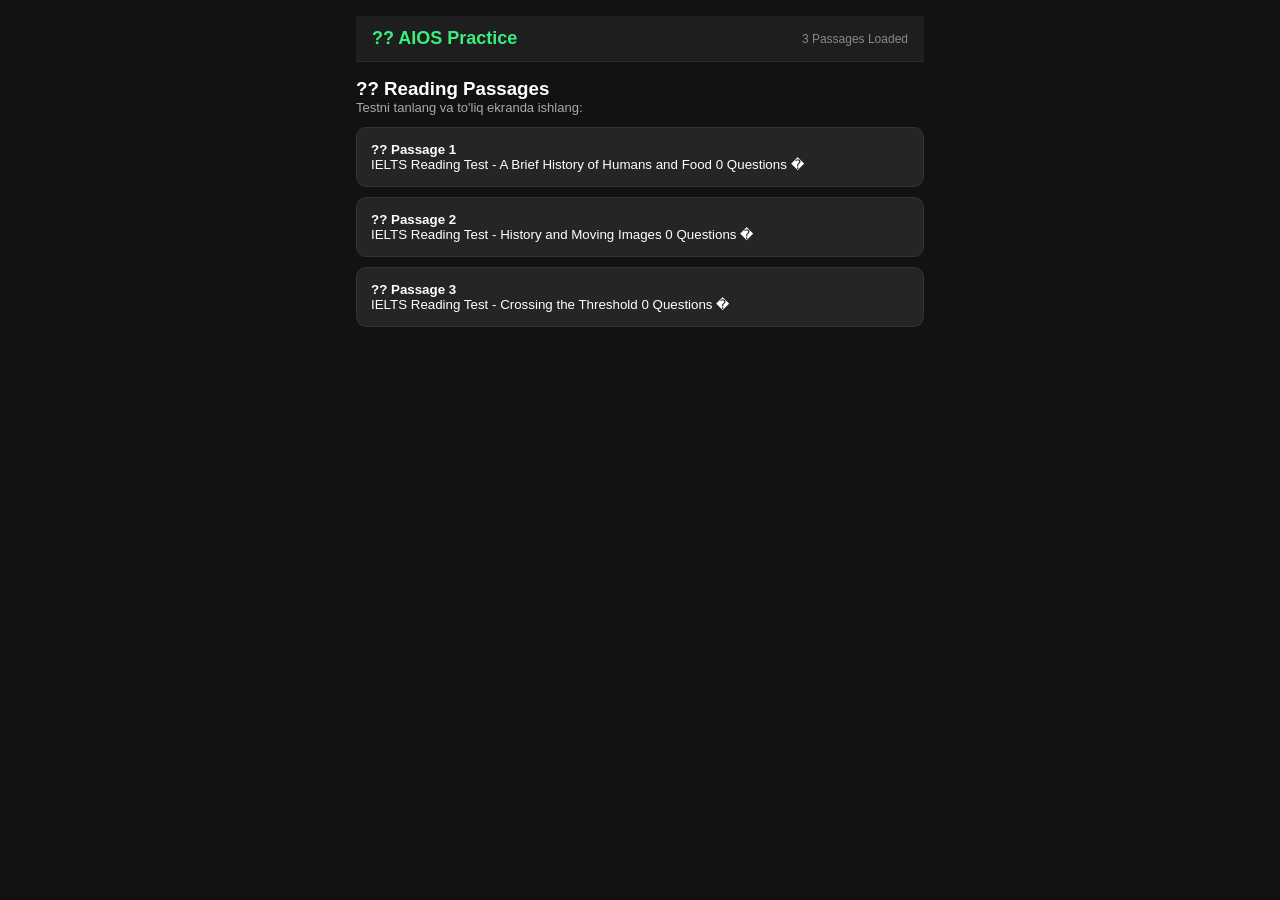
==== commit bb2b308a: "Make test view full screen focused and fix text encoding" ====
--- a/index.html
+++ b/index.html
@@ -2,268 +2,40 @@
 <html lang="uz">
 <head>
     <meta charset="UTF-8">
-    <meta name="viewport" content="width=device-width, initial-scale=1.0">
-    <title>AIOS IELTS Learning OS</title>
-
+    <meta name="viewport" content="width=device-width, initial-scale=1.0, maximum-scale=1.0, user-scalable=no">
+    <title>AIOS Practice Engine</title>
+    <link rel="stylesheet" href="style.css">
     <script src="https://telegram.org/js/telegram-web-app.js"></script>
-    <link rel="stylesheet" href="style.css">
 </head>
-
 <body>
 
-<div id="app">
-
-    <!-- ================= DASHBOARD ================= -->
+    <!-- Main Dashboard -->
     <div id="main-dashboard" class="container">
-
-        <header class="header">
-            <h2>?? AIOS IELTS Learning OS</h2>
-            <p class="subtitle">
-                Adaptive AI-Driven Training Platform
-            </p>
-        </header>
-
-        <div class="card-grid">
-
-            <div class="card primary-card"
-                 onclick="showSection('reading-hub')">
-
-                <h3>?? Reading Content Engine</h3>
-
-                <p>
-                    Full Practice & Question Type Training
-                </p>
-
-                <span class="badge" id="passage-count">
-                    Loading...
-                </span>
-
-            </div>
-
-
-            <div class="card weakness-card"
-                 onclick="showSection('weakness-analytics')">
-
-                <h3>?? Weakness Analytics</h3>
-
-                <p>
-                    Real-time skill gaps & error analysis
-                </p>
-
-                <span class="badge alert"
-                      id="weakness-summary">
-                    0 Weak Points
-                </span>
-
-            </div>
-
-
-            <div class="card disabled">
-
-                <h3>?? Listening Practice</h3>
-
-                <p>
-                    Tez kunda...
-                </p>
-
-            </div>
-
-
-            <div class="card disabled">
-
-                <h3>?? Writing Engine</h3>
-
-                <p>
-                    Tez kunda...
-                </p>
-
-            </div>
-
+        <div class="app-header">
+            <h1>?? AIOS Practice</h1>
+            <span id="passage-count" style="font-size: 12px; color: #888;">0 Passages</span>
         </div>
 
+        <div style="margin-top: 16px;">
+            <h3>?? Reading Passages</h3>
+            <p style="font-size: 13px; color: #aaa; margin-bottom: 12px;">Testni tanlang va to'liq ekranda ishlang:</p>
+            <div id="full-practice-list">
+                <!-- Testlar ro'yxati chiqadi -->
+            </div>
+        </div>
     </div>
 
-
-    <!-- ================= READING HUB ================= -->
-
-    <div id="reading-hub" class="container hidden">
-
-        <button class="back-btn"
-                onclick="showSection('main-dashboard')">
-            ?? Dashboard
-        </button>
-
-        <h2>?? Reading Content Engine</h2>
-
-        <div class="tab-navigation">
-
-            <button class="tab-btn active"
-                    id="tab-full"
-                    onclick="switchReadingTab('full')">
-                ?? Full Practice
-            </button>
-
-            <button class="tab-btn"
-                    id="tab-types"
-                    onclick="switchReadingTab('types')">
-                ?? Question Types
-            </button>
-
+    <!-- FULL SCREEN TEST VIEW (Focused) -->
+    <div id="test-view" class="hidden">
+        <div class="test-header-bar">
+            <button class="back-btn">?? Orqaga</button>
+            <span id="active-test-title" class="test-title-text">Reading Test</span>
         </div>
-
-
-        <!-- FULL PRACTICE -->
-
-        <div id="full-practice-tab"
-             class="tab-content">
-
-            <p class="section-desc">
-                AIOS bankidagi barcha Reading materiallar:
-            </p>
-
-            <div id="full-practice-list"
-                 class="test-list">
-
-                <p>? Reading bank yuklanmoqda...</p>
-
-            </div>
-
+        <div class="test-frame-container">
+            <iframe id="test-frame" src="about:blank"></iframe>
         </div>
-
-
-        <!-- QUESTION TYPES -->
-
-        <div id="question-types-tab"
-             class="tab-content hidden">
-
-            <p class="section-desc">
-                AIOS barcha Reading fayllaridagi savollarni
-                avtomatik savol turiga ajratadi.
-            </p>
-
-            <div id="qtype-grid"
-                 class="qtype-grid">
-
-                <p>? Question Types yuklanmoqda...</p>
-
-            </div>
-
-        </div>
-
     </div>
 
-
-    <!-- ================= QUESTION TYPE VIEW ================= -->
-
-    <div id="qtype-view"
-         class="container hidden">
-
-        <button class="back-btn"
-                onclick="showSection('reading-hub')">
-            ?? Question Types
-        </button>
-
-        <h2 id="qtype-title">
-            ?? Question Type
-        </h2>
-
-        <p id="qtype-description"
-           class="section-desc">
-        </p>
-
-        <div id="qtype-question-list"
-             class="test-list">
-
-        </div>
-
-    </div>
-
-
-    <!-- ================= WEAKNESS ================= -->
-
-    <div id="weakness-analytics"
-         class="container hidden">
-
-        <button class="back-btn"
-                onclick="showSection('main-dashboard')">
-            ?? Dashboard
-        </button>
-
-        <h2>?? Adaptive Weakness Matrix</h2>
-
-        <p class="section-desc">
-            AIOS sizning savol turi bo�yicha xatolaringizni
-            kuzatib boradi.
-        </p>
-
-
-        <div class="analytics-card">
-
-            <h3>
-                ?? Active Weaknesses
-            </h3>
-
-            <div id="weakness-list"
-                 class="weakness-list">
-
-                <p>
-                    Hozircha natijalar mavjud emas.
-                </p>
-
-            </div>
-
-        </div>
-
-
-        <div class="analytics-card">
-
-            <h3>
-                ?? AI Engine Recommendation
-            </h3>
-
-            <div id="ai-recommendation"
-                 class="ai-box">
-
-                Reading testlarini bajarganingizdan
-                keyin AIOS zaifliklarni aniqlaydi.
-
-            </div>
-
-        </div>
-
-    </div>
-
-
-    <!-- ================= TEST VIEW ================= -->
-
-    <div id="test-view"
-         class="container hidden">
-
-        <div class="top-bar">
-
-            <button class="back-btn"
-                    onclick="showSection('reading-hub')">
-                ?? Reading'ga qaytish
-            </button>
-
-            <span id="active-test-title"
-                  class="active-title">
-                IELTS Test
-            </span>
-
-        </div>
-
-        <iframe id="test-frame"
-                src=""
-                frameborder="0">
-        </iframe>
-
-    </div>
-
-</div>
-
-
-<script src="app.js"></script>
-
+    <script src="app.js"></script>
 </body>
 </html>
--- a/style.css
+++ b/style.css
@@ -1,253 +1,122 @@
 * {
-    box-sizing: border-box;
     margin: 0;
     padding: 0;
+    box-sizing: border-box;
     font-family: -apple-system, BlinkMacSystemFont, "Segoe UI", Roboto, Helvetica, Arial, sans-serif;
 }
 
 body {
-    background-color: #f4f6f8;
-    color: #222;
-    padding: 12px;
-}
-
-.container {
-    max-width: 600px;
-    margin: 0 auto;
+    background-color: #121212;
+    color: #ffffff;
+    overflow-x: hidden;
 }
 
 .hidden {
     display: none !important;
 }
 
-/* Header & Badges */
-.header {
-    margin-bottom: 16px;
+/* App Header */
+.app-header {
+    display: flex;
+    justify-content: space-between;
+    align-items: center;
+    padding: 12px 16px;
+    background-color: #1e1e1e;
+    border-bottom: 1px solid #2d2d2d;
+    position: sticky;
+    top: 0;
+    z-index: 100;
 }
 
-.subtitle {
-    font-size: 13px;
-    color: #666;
+.app-header h1 {
+    font-size: 18px;
+    font-weight: 700;
+    color: #38ef7d;
 }
 
-.badge {
-    display: inline-block;
-    padding: 3px 8px;
-    font-size: 11px;
-    background: #e1f5fe;
-    color: #0288d1;
-    border-radius: 12px;
-    margin-top: 6px;
-    font-weight: bold;
+/* Full Screen Test Container (FOCUSED VIEW) */
+#test-view {
+    position: fixed;
+    top: 0;
+    left: 0;
+    width: 100vw;
+    height: 100vh;
+    background-color: #121212;
+    z-index: 999;
+    display: flex;
+    flex-direction: column;
 }
 
-.badge.alert {
-    background: #ffebee;
-    color: #c62828;
+.test-header-bar {
+    display: flex;
+    align-items: center;
+    justify-content: space-between;
+    padding: 10px 16px;
+    background: #1e1e1e;
+    border-bottom: 1px solid #333;
 }
 
-/* Cards System */
-.card-grid {
-    display: flex;
-    flex-direction: column;
-    gap: 12px;
+.back-btn {
+    background: #2a2a2a;
+    color: #fff;
+    border: none;
+    padding: 8px 14px;
+    border-radius: 8px;
+    font-size: 14px;
+    cursor: pointer;
+}
+
+.test-title-text {
+    font-size: 15px;
+    font-weight: 600;
+    color: #e0e0e0;
+    white-space: nowrap;
+    overflow: hidden;
+    text-overflow: ellipsis;
+    max-width: 70%;
+}
+
+/* Iframe Full Size - Ekranni to'liq egallaydi */
+.test-frame-container {
+    flex: 1;
+    width: 100%;
+    height: 100%;
+}
+
+.test-frame-container iframe {
+    width: 100%;
+    height: 100%;
+    border: none;
+    display: block;
+}
+
+/* General Layout Elements */
+.container {
+    padding: 16px;
+    max-width: 600px;
+    margin: 0 auto;
 }
 
 .card {
-    background: #ffffff;
+    background: #1e1e1e;
     padding: 16px;
     border-radius: 12px;
-    border: 1px solid #e0e0e0;
-    cursor: pointer;
-    transition: transform 0.1s ease;
+    margin-bottom: 16px;
+    border: 1px solid #2d2d2d;
 }
 
-.card:active {
-    transform: scale(0.98);
-}
-
-.card.primary-card {
-    border-left: 5px solid #0088cc;
-}
-
-.card.weakness-card {
-    border-left: 5px solid #e53935;
-}
-
-.card.disabled {
-    opacity: 0.5;
-    cursor: not-allowed;
-}
-
-/* Navigation & Tabs */
-.back-btn {
-    padding: 8px 14px;
-    background: #444;
-    color: white;
-    border: none;
-    border-radius: 6px;
-    margin-bottom: 12px;
-    font-size: 13px;
+.test-btn {
+    width: 100%;
+    background: #252525;
+    border: 1px solid #333;
+    padding: 14px;
+    border-radius: 10px;
+    color: #fff;
+    text-align: left;
+    margin-bottom: 10px;
     cursor: pointer;
 }
 
-.tab-navigation {
-    display: flex;
-    gap: 8px;
-    margin: 12px 0;
-}
-
-.tab-btn {
-    flex: 1;
-    padding: 10px;
-    background: #e0e0e0;
-    border: none;
-    border-radius: 8px;
-    font-size: 13px;
-    font-weight: bold;
-    cursor: pointer;
-}
-
-.tab-btn.active {
-    background: #0088cc;
-    color: white;
-}
-
-.section-desc {
-    font-size: 13px;
-    color: #555;
-    margin-bottom: 12px;
-}
-
-/* Test List & Question Types */
-.test-list {
-    display: flex;
-    flex-direction: column;
-    gap: 10px;
-}
-
-.test-btn {
-    padding: 14px;
-    background: white;
-    color: #333;
-    border: 1px solid #ddd;
-    border-radius: 8px;
-    text-align: left;
-    cursor: pointer;
-}
-
-.sub-info {
-    display: block;
-    font-size: 11px;
-    color: #777;
-    margin-top: 4px;
-}
-
-.qtype-grid {
-    display: grid;
-    grid-template-columns: 1fr 1fr;
-    gap: 10px;
-}
-
-.qtype-card {
-    background: white;
-    padding: 12px;
-    border-radius: 8px;
-    border: 1px solid #ddd;
-    cursor: pointer;
-}
-
-.qtype-card h4 {
-    font-size: 14px;
-    margin-bottom: 4px;
-}
-
-.qtype-card p {
-    font-size: 11px;
-    color: #666;
-}
-
-.tag {
-    display: inline-block;
-    font-size: 10px;
-    padding: 2px 6px;
-    background: #eee;
-    border-radius: 4px;
-    margin-top: 6px;
-}
-
-.tag.alert { background: #ffebee; color: #d32f2f; }
-.tag.success { background: #e8f5e9; color: #2e7d32; }
-
-/* Analytics & Weaknesses */
-.analytics-card {
-    background: white;
-    padding: 14px;
-    border-radius: 10px;
-    border: 1px solid #ddd;
-    margin-bottom: 12px;
-}
-
-.weakness-item {
-    margin-top: 10px;
-    padding-bottom: 8px;
-    border-bottom: 1px dashed #eee;
-}
-
-.weakness-header {
-    display: flex;
-    justify-content: space-between;
-    font-size: 13px;
-}
-
-.error-rate {
-    color: #d32f2f;
-    font-weight: bold;
-}
-
-.progress-bar {
-    height: 6px;
-    background: #eee;
-    border-radius: 3px;
-    margin: 6px 0;
-    overflow: hidden;
-}
-
-.progress-fill {
-    height: 100%;
-    background: #e53935;
-}
-
-.weakness-sub {
-    font-size: 11px;
-    color: #888;
-}
-
-.ai-box {
-    margin-top: 8px;
-    padding: 10px;
-    background: #f0f4f8;
-    border-left: 4px solid #0088cc;
-    font-size: 12px;
-    line-height: 1.4;
-}
-
-/* Test Frame */
-#test-frame {
-    width: 100%;
-    height: 85vh;
-    border: none;
-    border-radius: 8px;
-}
-
-.top-bar {
-    display: flex;
-    justify-content: space-between;
-    align-items: center;
-}
-
-.active-title {
-    font-size: 12px;
-    font-weight: bold;
-    color: #555;
+.test-btn:active {
+    background: #333;
 }
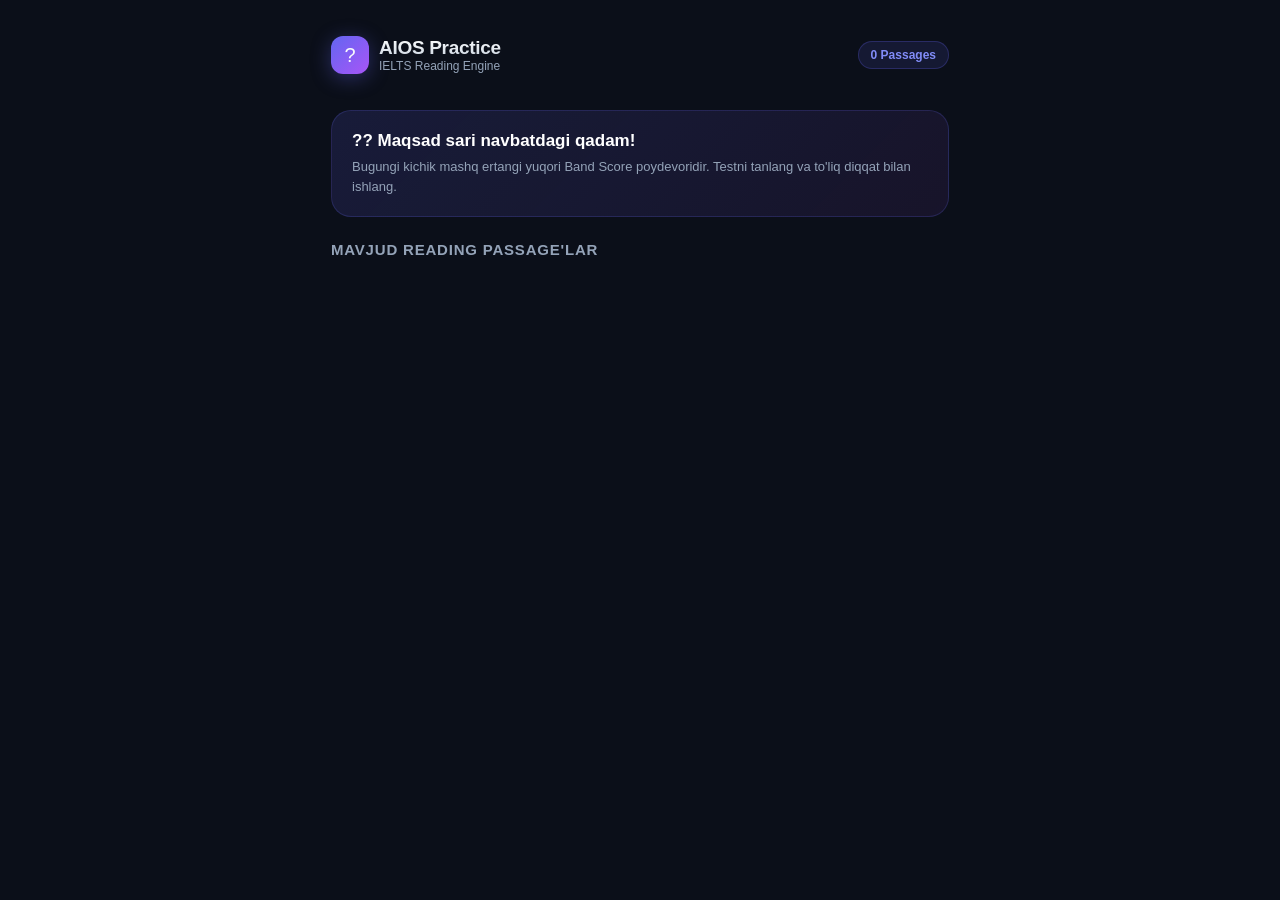
==== commit d3b6aab0: "Upgrade UI to Premium Dark-Glassmorphism and Fullscreen Focused View" ====
--- a/index.html
+++ b/index.html
@@ -2,8 +2,8 @@
 <html lang="uz">
 <head>
     <meta charset="UTF-8">
-    <meta name="viewport" content="width=device-width, initial-scale=1.0, maximum-scale=1.0, user-scalable=no">
-    <title>AIOS Practice Engine</title>
+    <meta name="viewport" content="width=device-width, initial-scale=1.0, maximum-scale=1.0, user-scalable=no, viewport-fit=cover">
+    <title>AIOS IELTS Practice</title>
     <link rel="stylesheet" href="style.css">
     <script src="https://telegram.org/js/telegram-web-app.js"></script>
 </head>
@@ -11,24 +11,35 @@
 
     <!-- Main Dashboard -->
     <div id="main-dashboard" class="container">
+        <!-- Header -->
         <div class="app-header">
-            <h1>?? AIOS Practice</h1>
-            <span id="passage-count" style="font-size: 12px; color: #888;">0 Passages</span>
+            <div class="brand-badge">
+                <div class="brand-icon">?</div>
+                <div class="brand-text">
+                    <h1>AIOS Practice</h1>
+                    <p>IELTS Reading Engine</p>
+                </div>
+            </div>
+            <span id="passage-count" class="passage-badge">0 Passages</span>
         </div>
 
-        <div style="margin-top: 16px;">
-            <h3>?? Reading Passages</h3>
-            <p style="font-size: 13px; color: #aaa; margin-bottom: 12px;">Testni tanlang va to'liq ekranda ishlang:</p>
-            <div id="full-practice-list">
-                <!-- Testlar ro'yxati chiqadi -->
-            </div>
+        <!-- Motivation Hero Banner -->
+        <div class="hero-card">
+            <h2>?? Maqsad sari navbatdagi qadam!</h2>
+            <p>Bugungi kichik mashq ertangi yuqori Band Score poydevoridir. Testni tanlang va to'liq diqqat bilan ishlang.</p>
+        </div>
+
+        <!-- Passage List -->
+        <div class="section-title">Mavjud Reading Passage'lar</div>
+        <div id="full-practice-list" class="test-list">
+            <!-- JavaScript orqali zamonaviy kartochkalar yuklanadi -->
         </div>
     </div>
 
-    <!-- FULL SCREEN TEST VIEW (Focused) -->
+    <!-- FULL SCREEN TEST VIEW (Focused View) -->
     <div id="test-view" class="hidden">
         <div class="test-header-bar">
-            <button class="back-btn">?? Orqaga</button>
+            <button class="back-btn">&larr; Orqaga</button>
             <span id="active-test-title" class="test-title-text">Reading Test</span>
         </div>
         <div class="test-frame-container">
--- a/style.css
+++ b/style.css
@@ -1,13 +1,28 @@
+:root {
+    --bg-main: #0B0F19;
+    --bg-card: rgba(22, 28, 45, 0.7);
+    --bg-card-hover: rgba(30, 41, 59, 0.8);
+    --border-color: rgba(255, 255, 255, 0.08);
+    --primary: #6366F1;
+    --primary-glow: rgba(99, 102, 241, 0.35);
+    --accent: #10B981;
+    --text-primary: #F8FAFC;
+    --text-secondary: #94A3B8;
+}
+
 * {
     margin: 0;
     padding: 0;
     box-sizing: border-box;
-    font-family: -apple-system, BlinkMacSystemFont, "Segoe UI", Roboto, Helvetica, Arial, sans-serif;
-}
-
-body {
-    background-color: #121212;
-    color: #ffffff;
+    font-family: -apple-system, BlinkMacSystemFont, "SF Pro Display", "Segoe UI", Roboto, sans-serif;
+    -webkit-tap-highlight-color: transparent;
+}
+
+html, body {
+    width: 100%;
+    height: 100%;
+    background-color: var(--bg-main);
+    color: var(--text-primary);
     overflow-x: hidden;
 }
 
@@ -15,33 +30,176 @@
     display: none !important;
 }
 
+/* Base Container */
+.container {
+    padding: 20px 16px 30px;
+    max-width: 650px;
+    margin: 0 auto;
+}
+
 /* App Header */
 .app-header {
     display: flex;
     justify-content: space-between;
     align-items: center;
-    padding: 12px 16px;
-    background-color: #1e1e1e;
-    border-bottom: 1px solid #2d2d2d;
-    position: sticky;
-    top: 0;
-    z-index: 100;
-}
-
-.app-header h1 {
-    font-size: 18px;
+    padding: 16px 0;
+    margin-bottom: 20px;
+}
+
+.brand-badge {
+    display: flex;
+    align-items: center;
+    gap: 10px;
+}
+
+.brand-icon {
+    width: 38px;
+    height: 38px;
+    background: linear-gradient(135deg, #6366F1 0%, #A855F7 100%);
+    border-radius: 12px;
+    display: flex;
+    align-items: center;
+    justify-content: center;
+    font-size: 20px;
+    box-shadow: 0 4px 20px var(--primary-glow);
+}
+
+.brand-text h1 {
+    font-size: 19px;
     font-weight: 700;
-    color: #38ef7d;
-}
-
-/* Full Screen Test Container (FOCUSED VIEW) */
+    letter-spacing: -0.3px;
+    background: linear-gradient(180deg, #FFFFFF 0%, #CBD5E1 100%);
+    -webkit-background-clip: text;
+    -webkit-text-fill-color: transparent;
+}
+
+.brand-text p {
+    font-size: 12px;
+    color: var(--text-secondary);
+}
+
+.passage-badge {
+    background: rgba(99, 102, 241, 0.12);
+    border: 1px solid rgba(99, 102, 241, 0.25);
+    color: #818CF8;
+    padding: 6px 12px;
+    border-radius: 20px;
+    font-size: 12px;
+    font-weight: 600;
+}
+
+/* Hero Motivation Banner */
+.hero-card {
+    background: linear-gradient(135deg, rgba(99, 102, 241, 0.15) 0%, rgba(168, 85, 247, 0.08) 100%);
+    border: 1px solid rgba(99, 102, 241, 0.2);
+    border-radius: 20px;
+    padding: 20px;
+    margin-bottom: 24px;
+    position: relative;
+    overflow: hidden;
+}
+
+.hero-card h2 {
+    font-size: 17px;
+    font-weight: 700;
+    margin-bottom: 6px;
+    color: #FFF;
+}
+
+.hero-card p {
+    font-size: 13px;
+    color: var(--text-secondary);
+    line-height: 1.5;
+}
+
+/* Section Titles */
+.section-title {
+    font-size: 15px;
+    font-weight: 600;
+    color: var(--text-secondary);
+    text-transform: uppercase;
+    letter-spacing: 0.8px;
+    margin-bottom: 12px;
+}
+
+/* Test Cards Grid & Item */
+.test-list {
+    display: flex;
+    flex-direction: column;
+    gap: 12px;
+}
+
+.test-card {
+    background: var(--bg-card);
+    border: 1px solid var(--border-color);
+    backdrop-filter: blur(12px);
+    border-radius: 16px;
+    padding: 16px;
+    display: flex;
+    align-items: center;
+    justify-content: space-between;
+    cursor: pointer;
+    transition: all 0.25s cubic-bezier(0.4, 0, 0.2, 1);
+}
+
+.test-card:active {
+    transform: scale(0.98);
+    background: var(--bg-card-hover);
+    border-color: rgba(99, 102, 241, 0.4);
+}
+
+.test-info-left {
+    display: flex;
+    align-items: center;
+    gap: 14px;
+}
+
+.test-number-tag {
+    width: 42px;
+    height: 42px;
+    background: rgba(255, 255, 255, 0.04);
+    border: 1px solid var(--border-color);
+    border-radius: 12px;
+    display: flex;
+    align-items: center;
+    justify-content: center;
+    font-size: 14px;
+    font-weight: 700;
+    color: var(--primary);
+}
+
+.test-details h3 {
+    font-size: 15px;
+    font-weight: 600;
+    color: #FFF;
+    margin-bottom: 4px;
+}
+
+.test-details p {
+    font-size: 12px;
+    color: var(--text-secondary);
+}
+
+.play-icon {
+    width: 32px;
+    height: 32px;
+    border-radius: 50%;
+    background: rgba(99, 102, 241, 0.15);
+    color: #818CF8;
+    display: flex;
+    align-items: center;
+    justify-content: center;
+    font-size: 12px;
+}
+
+/* FULLSCREEN TEST VIEW (FOCUSED) */
 #test-view {
     position: fixed;
     top: 0;
     left: 0;
     width: 100vw;
     height: 100vh;
-    background-color: #121212;
+    background-color: var(--bg-main);
     z-index: 999;
     display: flex;
     flex-direction: column;
@@ -51,36 +209,46 @@
     display: flex;
     align-items: center;
     justify-content: space-between;
-    padding: 10px 16px;
-    background: #1e1e1e;
-    border-bottom: 1px solid #333;
+    padding: 12px 16px;
+    background: rgba(15, 23, 42, 0.95);
+    border-bottom: 1px solid var(--border-color);
+    backdrop-filter: blur(10px);
+    flex-shrink: 0;
 }
 
 .back-btn {
-    background: #2a2a2a;
-    color: #fff;
-    border: none;
-    padding: 8px 14px;
-    border-radius: 8px;
+    background: rgba(255, 255, 255, 0.08);
+    color: var(--text-primary);
+    border: 1px solid var(--border-color);
+    padding: 8px 16px;
+    border-radius: 10px;
+    font-size: 13px;
+    font-weight: 600;
+    cursor: pointer;
+    display: flex;
+    align-items: center;
+    gap: 6px;
+}
+
+.back-btn:active {
+    background: rgba(255, 255, 255, 0.15);
+}
+
+.test-title-text {
     font-size: 14px;
-    cursor: pointer;
-}
-
-.test-title-text {
-    font-size: 15px;
-    font-weight: 600;
-    color: #e0e0e0;
+    font-weight: 600;
+    color: var(--text-primary);
     white-space: nowrap;
     overflow: hidden;
     text-overflow: ellipsis;
-    max-width: 70%;
-}
-
-/* Iframe Full Size - Ekranni to'liq egallaydi */
+    max-width: 60%;
+}
+
 .test-frame-container {
     flex: 1;
     width: 100%;
     height: 100%;
+    overflow: hidden;
 }
 
 .test-frame-container iframe {
@@ -88,35 +256,4 @@
     height: 100%;
     border: none;
     display: block;
-}
-
-/* General Layout Elements */
-.container {
-    padding: 16px;
-    max-width: 600px;
-    margin: 0 auto;
-}
-
-.card {
-    background: #1e1e1e;
-    padding: 16px;
-    border-radius: 12px;
-    margin-bottom: 16px;
-    border: 1px solid #2d2d2d;
-}
-
-.test-btn {
-    width: 100%;
-    background: #252525;
-    border: 1px solid #333;
-    padding: 14px;
-    border-radius: 10px;
-    color: #fff;
-    text-align: left;
-    margin-bottom: 10px;
-    cursor: pointer;
-}
-
-.test-btn:active {
-    background: #333;
 }
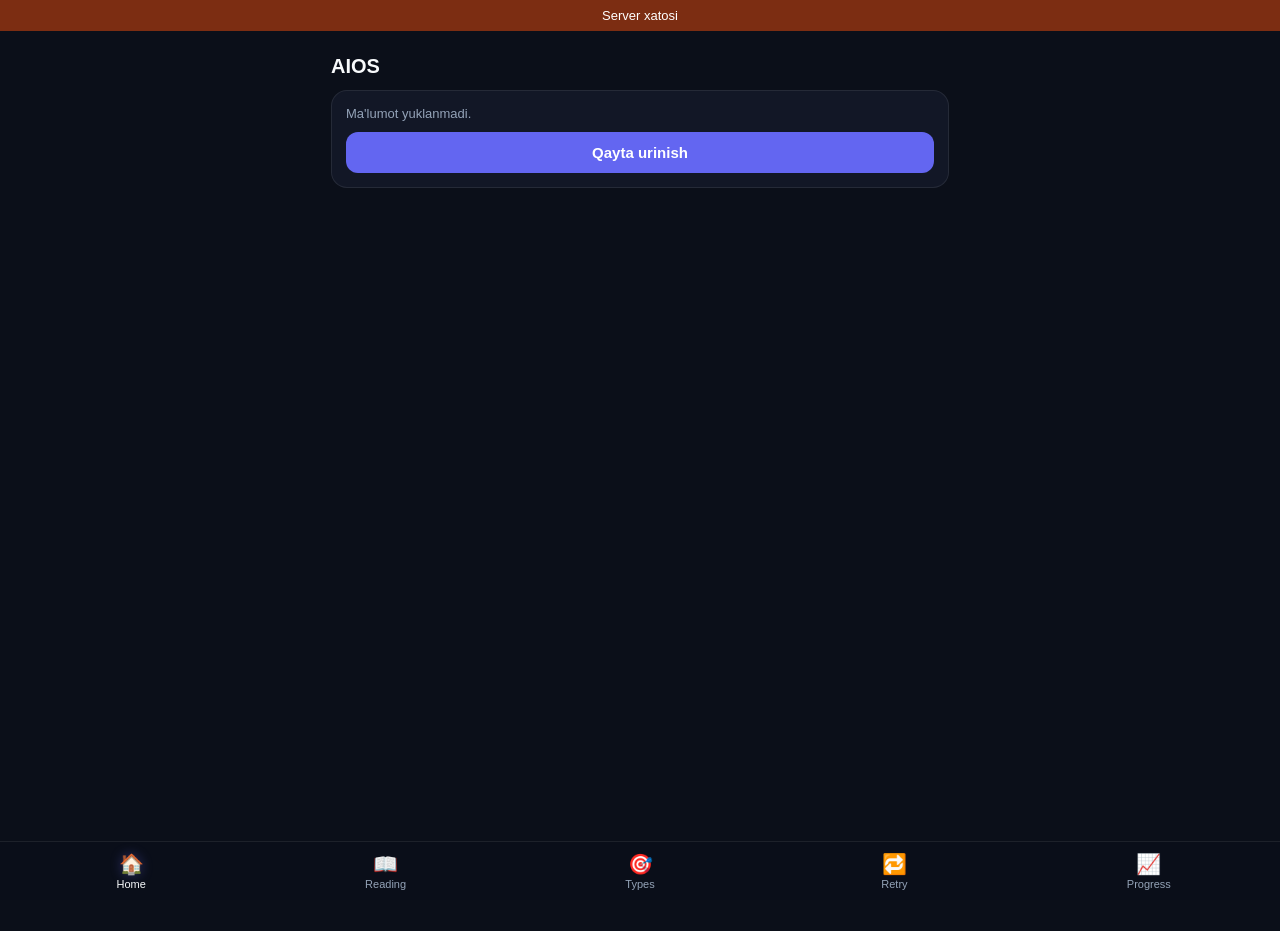
==== commit e20506a1: "Connect Mini App to AIOS API" ====
--- a/index.html
+++ b/index.html
@@ -3,50 +3,38 @@
 <head>
     <meta charset="UTF-8">
     <meta name="viewport" content="width=device-width, initial-scale=1.0, maximum-scale=1.0, user-scalable=no, viewport-fit=cover">
-    <title>AIOS IELTS Practice</title>
+    <title>AIOS Learning OS</title>
     <link rel="stylesheet" href="style.css">
     <script src="https://telegram.org/js/telegram-web-app.js"></script>
 </head>
 <body>
+    <div id="banner" class="banner hidden"></div>
 
-    <!-- Main Dashboard -->
-    <div id="main-dashboard" class="container">
-        <!-- Header -->
-        <div class="app-header">
-            <div class="brand-badge">
-                <div class="brand-icon">?</div>
-                <div class="brand-text">
-                    <h1>AIOS Practice</h1>
-                    <p>IELTS Reading Engine</p>
-                </div>
-            </div>
-            <span id="passage-count" class="passage-badge">0 Passages</span>
-        </div>
-
-        <!-- Motivation Hero Banner -->
-        <div class="hero-card">
-            <h2>?? Maqsad sari navbatdagi qadam!</h2>
-            <p>Bugungi kichik mashq ertangi yuqori Band Score poydevoridir. Testni tanlang va to'liq diqqat bilan ishlang.</p>
-        </div>
-
-        <!-- Passage List -->
-        <div class="section-title">Mavjud Reading Passage'lar</div>
-        <div id="full-practice-list" class="test-list">
-            <!-- JavaScript orqali zamonaviy kartochkalar yuklanadi -->
-        </div>
+    <!-- Asosiy ilova: ekranlar app.js tomonidan #screen ichiga chiziladi -->
+    <div id="app" class="app-shell">
+        <main id="screen" class="container"></main>
+        <nav id="nav" class="bottom-nav">
+            <button data-nav="home"><span>🏠</span>Home</button>
+            <button data-nav="reading"><span>📖</span>Reading</button>
+            <button data-nav="types"><span>🎯</span>Types</button>
+            <button data-nav="retry"><span>🔁</span>Retry</button>
+            <button data-nav="progress"><span>📈</span>Progress</button>
+        </nav>
     </div>
 
-    <!-- FULL SCREEN TEST VIEW (Focused View) -->
+    <!-- FULLSCREEN TEST (mavjud Reading HTML testlari, o'zgartirilmagan) -->
     <div id="test-view" class="hidden">
         <div class="test-header-bar">
-            <button class="back-btn">&larr; Orqaga</button>
+            <button class="back-btn" id="test-back">&larr; Orqaga</button>
             <span id="active-test-title" class="test-title-text">Reading Test</span>
         </div>
         <div class="test-frame-container">
             <iframe id="test-frame" src="about:blank"></iframe>
         </div>
+        <div id="test-overlay" class="test-overlay hidden"></div>
     </div>
 
+    <script src="config.js"></script>
     <script src="app.js"></script>
 </body>
-</html>+</html>
--- a/style.css
+++ b/style.css
@@ -256,4 +256,47 @@
     height: 100%;
     border: none;
     display: block;
-}+}
+/* ======================= AIOS v2 qo'shimchalar ======================= */
+#test-view { height: 100dvh; }
+.app-shell { min-height: 100dvh; padding-bottom: 76px; }
+.banner { position: sticky; top: 0; z-index: 50; background: #7c2d12; color: #fff; font-size: 13px; padding: 8px 14px; text-align: center; }
+.bottom-nav { position: fixed; left: 0; right: 0; bottom: 0; z-index: 40; display: flex; justify-content: space-around;
+    background: rgba(11,15,25,0.96); border-top: 1px solid var(--border-color); padding: 6px 4px calc(6px + env(safe-area-inset-bottom)); }
+.bottom-nav button { flex: 1; background: none; border: 0; color: var(--text-secondary); font-size: 11px; display: flex; flex-direction: column; align-items: center; gap: 2px; padding: 4px 0; cursor: pointer; }
+.bottom-nav button span { font-size: 20px; }
+.bottom-nav button.active { color: var(--text-primary); }
+.bottom-nav button.active span { filter: drop-shadow(0 0 6px var(--primary-glow)); }
+.card { background: var(--bg-card); border: 1px solid var(--border-color); border-radius: 16px; padding: 14px; margin-bottom: 12px; }
+.card h3 { font-size: 15px; margin-bottom: 6px; }
+.muted { color: var(--text-secondary); font-size: 13px; line-height: 1.45; }
+.row { display: flex; align-items: center; justify-content: space-between; gap: 10px; }
+.stats { display: grid; grid-template-columns: repeat(4, 1fr); gap: 8px; margin-bottom: 12px; }
+.stat { background: var(--bg-card); border: 1px solid var(--border-color); border-radius: 14px; padding: 10px 4px; text-align: center; }
+.stat b { display: block; font-size: 18px; }
+.stat small { color: var(--text-secondary); font-size: 11px; }
+.btn { background: var(--primary); color: #fff; border: 0; border-radius: 12px; padding: 12px 16px; font-size: 15px; font-weight: 600; cursor: pointer; width: 100%; margin-top: 8px; }
+.btn.secondary { background: rgba(255,255,255,0.08); }
+.btn.small { width: auto; padding: 8px 12px; font-size: 13px; margin-top: 0; }
+.btn:disabled { opacity: .4; cursor: default; }
+.bar { height: 8px; border-radius: 6px; background: rgba(255,255,255,0.08); overflow: hidden; margin-top: 6px; }
+.bar > i { display: block; height: 100%; background: var(--accent); border-radius: 6px; }
+.bar.warn > i { background: #F59E0B; } .bar.bad > i { background: #EF4444; }
+.pill { display: inline-block; font-size: 11px; padding: 2px 8px; border-radius: 99px; background: rgba(99,102,241,0.2); color: #C7D2FE; }
+.pill.ok { background: rgba(16,185,129,.2); color: #A7F3D0; } .pill.bad { background: rgba(239,68,68,.2); color: #FECACA; }
+.h-title { font-size: 20px; font-weight: 700; margin: 4px 0 12px; }
+.q-card { background: var(--bg-card); border: 1px solid var(--border-color); border-radius: 14px; padding: 12px; margin-bottom: 10px; }
+.q-card .q-text { font-size: 15px; line-height: 1.5; margin: 6px 0 10px; }
+.q-card .q-ctx { font-size: 13px; color: var(--text-secondary); white-space: pre-line; background: rgba(255,255,255,.04); border-radius: 10px; padding: 8px; margin-bottom: 8px; }
+.opts { display: flex; flex-wrap: wrap; gap: 6px; }
+.opts.col { flex-direction: column; }
+.opt { background: rgba(255,255,255,.06); border: 1px solid var(--border-color); color: var(--text-primary); border-radius: 10px; padding: 9px 12px; font-size: 14px; text-align: left; cursor: pointer; }
+.opt.sel { background: var(--primary); border-color: var(--primary); }
+.txt { width: 100%; background: rgba(255,255,255,.06); border: 1px solid var(--border-color); color: var(--text-primary); border-radius: 10px; padding: 10px; font-size: 15px; }
+.instr { font-size: 12px; color: var(--text-secondary); white-space: pre-line; margin-bottom: 6px; }
+.sticky-bar { position: sticky; bottom: 70px; padding-top: 6px; }
+.passage-drawer { position: fixed; inset: 0; z-index: 70; background: var(--bg-main); overflow-y: auto; padding: 16px; white-space: pre-line; line-height: 1.6; font-size: 15px; }
+.res-ok { border-left: 4px solid var(--accent); } .res-bad { border-left: 4px solid #EF4444; }
+.test-overlay { position: absolute; left: 0; right: 0; bottom: 0; z-index: 1000; background: rgba(11,15,25,0.97); border-top: 1px solid var(--border-color); padding: 12px 14px calc(12px + env(safe-area-inset-bottom)); }
+.test-overlay .btn { margin-top: 6px; }
+details summary { cursor: pointer; font-size: 13px; color: var(--text-secondary); }
